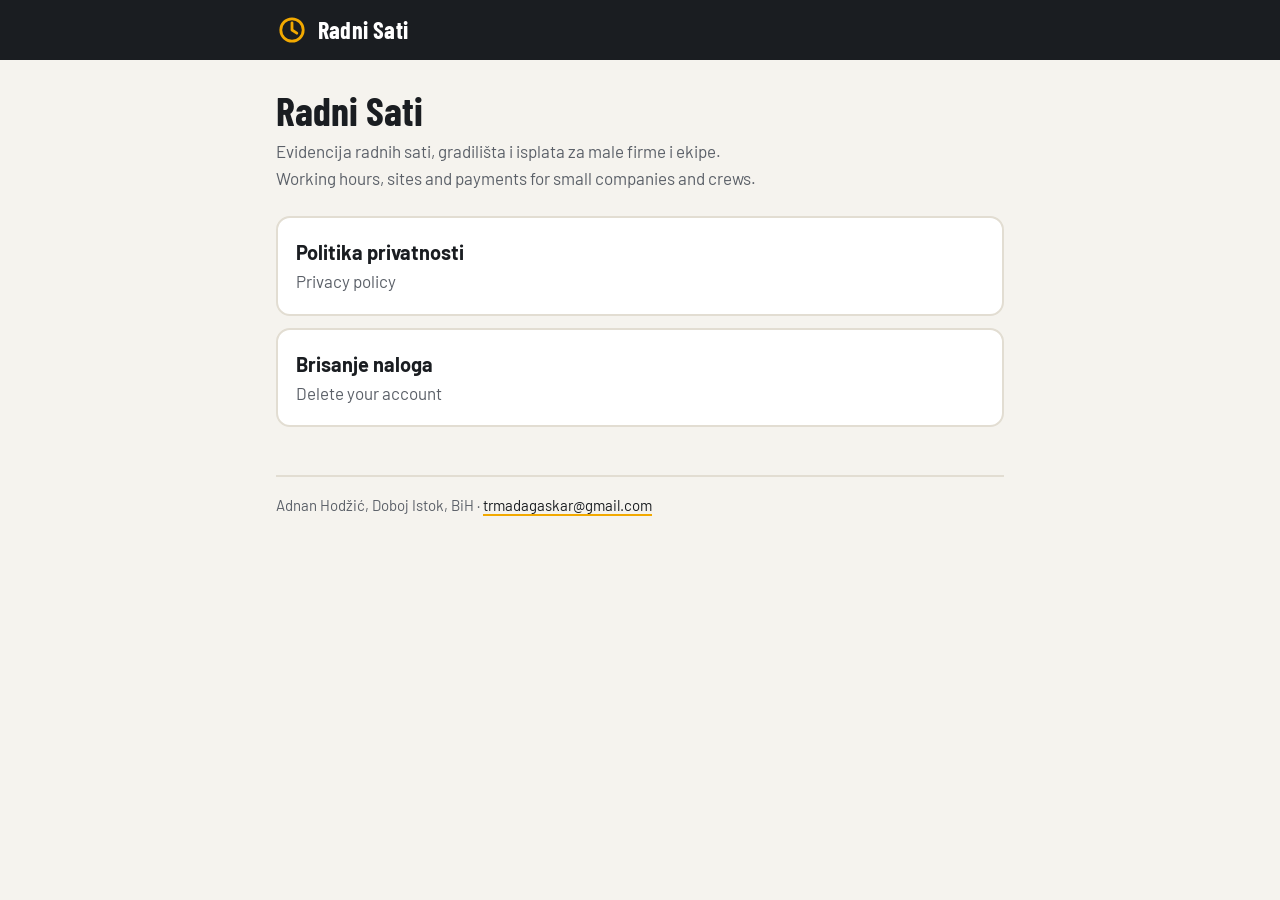
==== index.html @ eadb5068 "Add privacy policy and account deletion pages for Google Play Static bilingual pages in site/ (local" ====
<!doctype html>
<html lang="bs">
<head>
<meta charset="utf-8">
<meta name="viewport" content="width=device-width, initial-scale=1">
<title>Radni Sati</title>
<meta name="description" content="Radni Sati: evidencija radnih sati, gradilišta i isplata za male firme i ekipe.">
<link rel="icon" href="/favicon.png">
<link rel="stylesheet" href="/styles.css">
</head>
<body>
<header class="top">
  <div class="wrap">
    <a class="brand" href="/">
      <svg width="32" height="32" viewBox="0 0 40 40" fill="none" aria-hidden="true"><circle cx="20" cy="20" r="14" stroke="#F2A900" stroke-width="3.5"/><path d="M20 11v9l6 4" stroke="#F2A900" stroke-width="3.5" stroke-linecap="round" stroke-linejoin="round"/></svg>
      <span class="name">Radni Sati</span>
    </a>
  </div>
</header>

<main class="wrap">
<h1>Radni Sati</h1>
<p class="meta">Evidencija radnih sati, gradilišta i isplata za male firme i ekipe.<br><span lang="en">Working hours, sites and payments for small companies and crews.</span></p>

<nav class="links">
  <a href="/privatnost/"><strong>Politika privatnosti</strong><span lang="en">Privacy policy</span></a>
  <a href="/brisanje-naloga/"><strong>Brisanje naloga</strong><span lang="en">Delete your account</span></a>
</nav>

<footer>Adnan Hodžić, Doboj Istok, BiH · <a href="mailto:trmadagaskar@gmail.com">trmadagaskar@gmail.com</a></footer>
</main>
</body>
</html>
---- styles.css ----
/* Public pages for Google Play: privacy policy and account deletion. Same look as the app. */
@font-face { font-family: Barlow; font-weight: 400; font-display: swap; src: url(/fonts/Barlow_400Regular.ttf) format('truetype'); }
@font-face { font-family: Barlow; font-weight: 600; font-display: swap; src: url(/fonts/Barlow_600SemiBold.ttf) format('truetype'); }
@font-face { font-family: Barlow; font-weight: 700; font-display: swap; src: url(/fonts/Barlow_700Bold.ttf) format('truetype'); }
@font-face { font-family: 'Barlow Condensed'; font-weight: 700; font-display: swap; src: url(/fonts/BarlowCondensed_700Bold.ttf) format('truetype'); }

:root {
  --bg: #f5f3ee;
  --surface: #ffffff;
  --text: #1a1d21;
  --muted: #5b6068;
  --border: #e2ddd2;
  --accent: #f2a900;
  --accent-soft: #fdf3d9;
  --dark: #1a1d21;
  --danger: #b42318;
}

* { box-sizing: border-box; }
html { -webkit-text-size-adjust: 100%; }
body {
  margin: 0;
  background: var(--bg);
  color: var(--text);
  font: 400 17px/1.6 Barlow, system-ui, -apple-system, 'Segoe UI', Roboto, sans-serif;
}

.top { background: var(--dark); color: #fff; }
.top .wrap { display: flex; align-items: center; gap: 12px; padding-top: 14px; padding-bottom: 14px; }
.top a.brand { display: flex; align-items: center; gap: 10px; color: #fff; text-decoration: none; }
.top .name { font: 700 24px/1 'Barlow Condensed', Barlow, sans-serif; letter-spacing: 0.2px; }
.top .langs { margin-left: auto; display: flex; gap: 8px; }
.top .langs a {
  display: inline-flex; align-items: center; justify-content: center;
  min-width: 48px; min-height: 40px; padding: 0 12px;
  border: 2px solid #4a4f57; border-radius: 20px;
  color: #fff; font-weight: 600; text-decoration: none;
}
.top .langs a:hover, .top .langs a:focus-visible { border-color: var(--accent); }

.wrap { max-width: 760px; margin: 0 auto; padding-left: 16px; padding-right: 16px; }
main.wrap { padding-top: 28px; padding-bottom: 64px; }

h1 { font: 700 40px/1.1 'Barlow Condensed', Barlow, sans-serif; margin: 0 0 6px; }
h2 { font: 700 28px/1.15 'Barlow Condensed', Barlow, sans-serif; margin: 40px 0 10px; }
h3 { font-size: 19px; font-weight: 700; margin: 26px 0 6px; }
p, ul, ol { margin: 0 0 14px; }
ul, ol { padding-left: 22px; }
li { margin-bottom: 6px; }
a { color: var(--text); text-decoration-thickness: 2px; text-decoration-color: var(--accent); text-underline-offset: 3px; }
strong { font-weight: 700; }
.meta { color: var(--muted); margin-bottom: 20px; }

.card { background: var(--surface); border: 2px solid var(--border); border-radius: 14px; padding: 18px 18px 6px; margin: 0 0 18px; }
.card.note { background: var(--accent-soft); border-color: var(--accent); }
.card h3 { margin-top: 0; }

.lang-section + .lang-section { margin-top: 56px; padding-top: 8px; border-top: 2px solid var(--border); }

.table { width: 100%; border-collapse: collapse; margin: 0 0 18px; background: var(--surface); border-radius: 14px; overflow: hidden; }
.table th, .table td { text-align: left; vertical-align: top; padding: 12px 14px; border-bottom: 1px solid var(--border); }
.table th { font-weight: 700; background: #efebe2; }
.table tr:last-child td { border-bottom: 0; }

.button {
  display: inline-flex; align-items: center; justify-content: center;
  min-height: 52px; padding: 0 22px; margin: 4px 0 16px;
  background: var(--accent); color: var(--dark);
  border-radius: 12px; font-weight: 700; font-size: 18px; text-decoration: none;
}
.button:hover, .button:focus-visible { background: #ffbb1a; }

.links { display: grid; gap: 12px; margin: 24px 0; }
.links a {
  display: block; padding: 18px; background: var(--surface);
  border: 2px solid var(--border); border-radius: 14px; text-decoration: none;
}
.links a:hover, .links a:focus-visible { border-color: var(--dark); }
.links strong { display: block; font-size: 20px; }
.links span { color: var(--muted); }

footer { color: var(--muted); font-size: 15px; border-top: 2px solid var(--border); margin-top: 48px; padding-top: 16px; }

:focus-visible { outline: 3px solid var(--accent); outline-offset: 2px; }

@media (max-width: 520px) {
  body { font-size: 16px; }
  h1 { font-size: 34px; }
  h2 { font-size: 25px; }
  /* tables become stacked cards on a phone */
  .table thead { display: none; }
  .table, .table tbody, .table tr, .table td { display: block; width: 100%; }
  .table tr { border-bottom: 1px solid var(--border); padding: 6px 0; }
  .table td { border: 0; padding: 4px 14px; }
  .table td:first-child { font-weight: 700; padding-top: 10px; }
  .table td[data-label] { color: var(--muted); }
  .table td[data-label]::before { content: attr(data-label); font-weight: 600; }
}
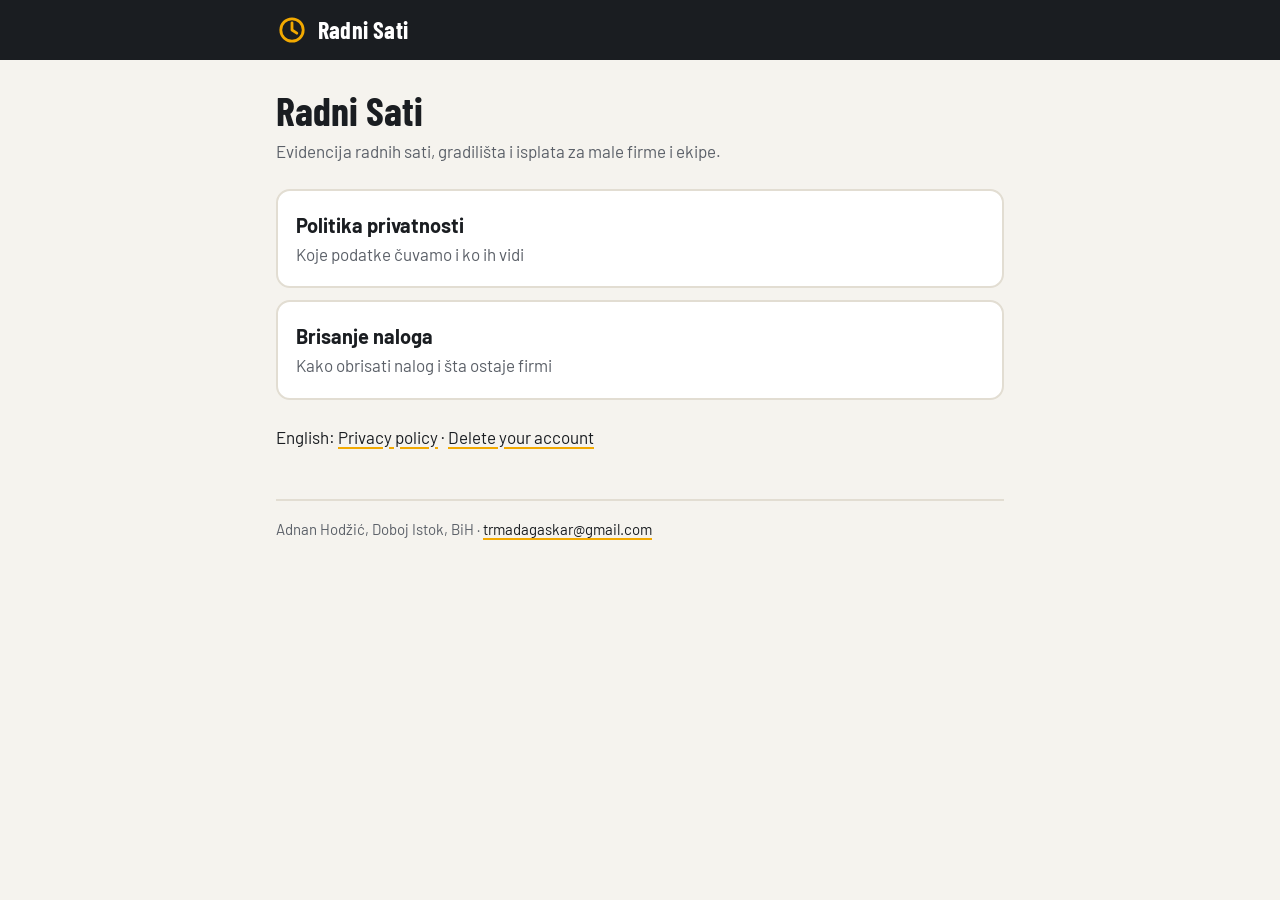
==== commit f8bca746: "Make Bosnian the main privacy and deletion pages, English under /en Co-Authored-By: Claude Opus 5.5 " ====
--- a/index.html
+++ b/index.html
@@ -20,12 +20,13 @@
 
 <main class="wrap">
 <h1>Radni Sati</h1>
-<p class="meta">Evidencija radnih sati, gradilišta i isplata za male firme i ekipe.<br><span lang="en">Working hours, sites and payments for small companies and crews.</span></p>
+<p class="meta">Evidencija radnih sati, gradilišta i isplata za male firme i ekipe.</p>
 
 <nav class="links">
-  <a href="/privatnost/"><strong>Politika privatnosti</strong><span lang="en">Privacy policy</span></a>
-  <a href="/brisanje-naloga/"><strong>Brisanje naloga</strong><span lang="en">Delete your account</span></a>
+  <a href="/privatnost/"><strong>Politika privatnosti</strong><span>Koje podatke čuvamo i ko ih vidi</span></a>
+  <a href="/brisanje-naloga/"><strong>Brisanje naloga</strong><span>Kako obrisati nalog i šta ostaje firmi</span></a>
 </nav>
+<p lang="en">English: <a href="/en/privacy/">Privacy policy</a> · <a href="/en/delete-account/">Delete your account</a></p>
 
 <footer>Adnan Hodžić, Doboj Istok, BiH · <a href="mailto:trmadagaskar@gmail.com">trmadagaskar@gmail.com</a></footer>
 </main>
--- a/styles.css
+++ b/styles.css
@@ -37,6 +37,7 @@
   color: #fff; font-weight: 600; text-decoration: none;
 }
 .top .langs a:hover, .top .langs a:focus-visible { border-color: var(--accent); }
+.top .langs a[aria-current="page"] { background: var(--accent); border-color: var(--accent); color: var(--dark); }
 
 .wrap { max-width: 760px; margin: 0 auto; padding-left: 16px; padding-right: 16px; }
 main.wrap { padding-top: 28px; padding-bottom: 64px; }
@@ -55,7 +56,6 @@
 .card.note { background: var(--accent-soft); border-color: var(--accent); }
 .card h3 { margin-top: 0; }
 
-.lang-section + .lang-section { margin-top: 56px; padding-top: 8px; border-top: 2px solid var(--border); }
 
 .table { width: 100%; border-collapse: collapse; margin: 0 0 18px; background: var(--surface); border-radius: 14px; overflow: hidden; }
 .table th, .table td { text-align: left; vertical-align: top; padding: 12px 14px; border-bottom: 1px solid var(--border); }
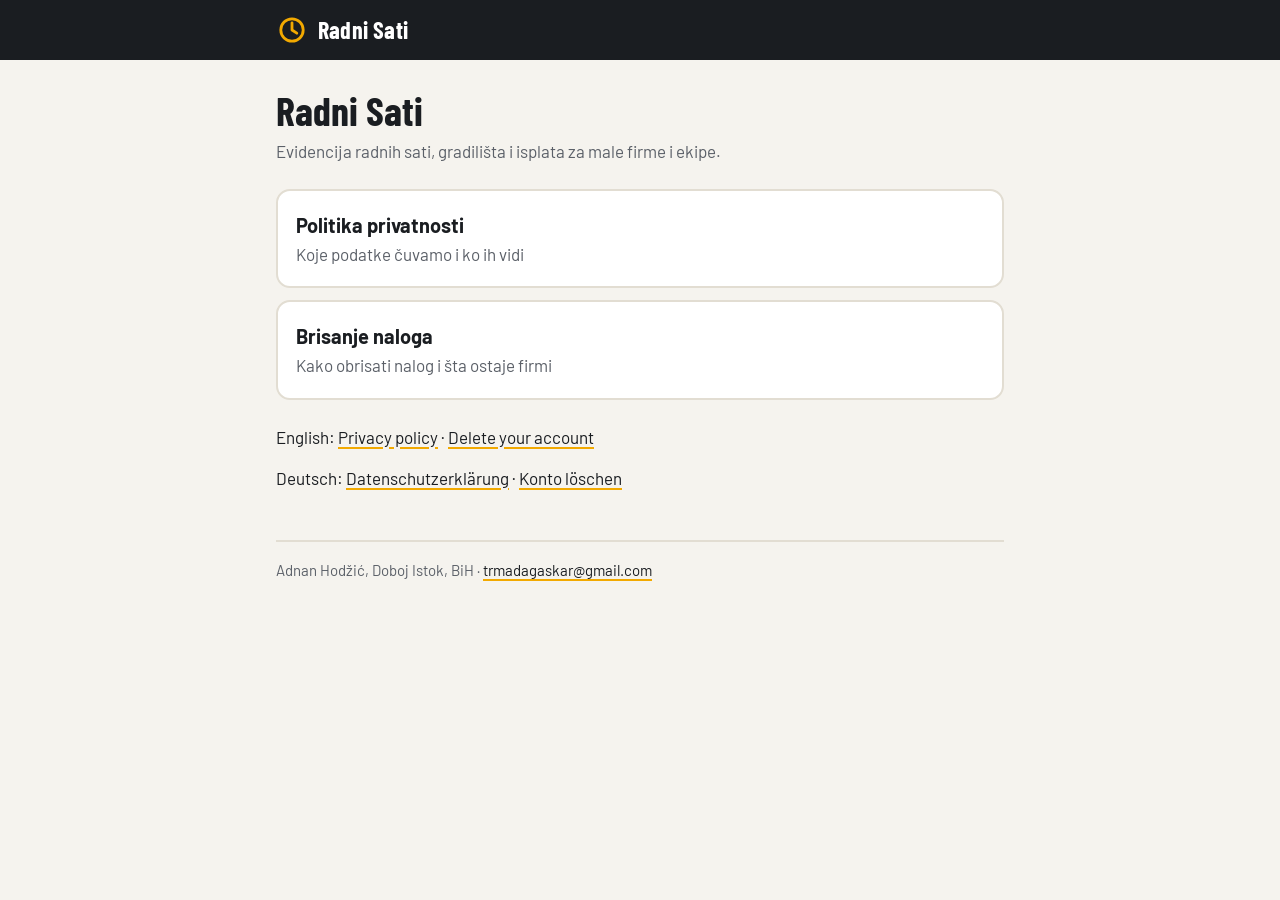
==== commit 36b39e1b: "Add German privacy and account deletion pages Every page has a BS / EN / DE switch; Bosnian stays th" ====
--- a/index.html
+++ b/index.html
@@ -27,6 +27,7 @@
   <a href="/brisanje-naloga/"><strong>Brisanje naloga</strong><span>Kako obrisati nalog i šta ostaje firmi</span></a>
 </nav>
 <p lang="en">English: <a href="/en/privacy/">Privacy policy</a> · <a href="/en/delete-account/">Delete your account</a></p>
+<p lang="de">Deutsch: <a href="/de/datenschutz/">Datenschutzerklärung</a> · <a href="/de/konto-loeschen/">Konto löschen</a></p>
 
 <footer>Adnan Hodžić, Doboj Istok, BiH · <a href="mailto:trmadagaskar@gmail.com">trmadagaskar@gmail.com</a></footer>
 </main>
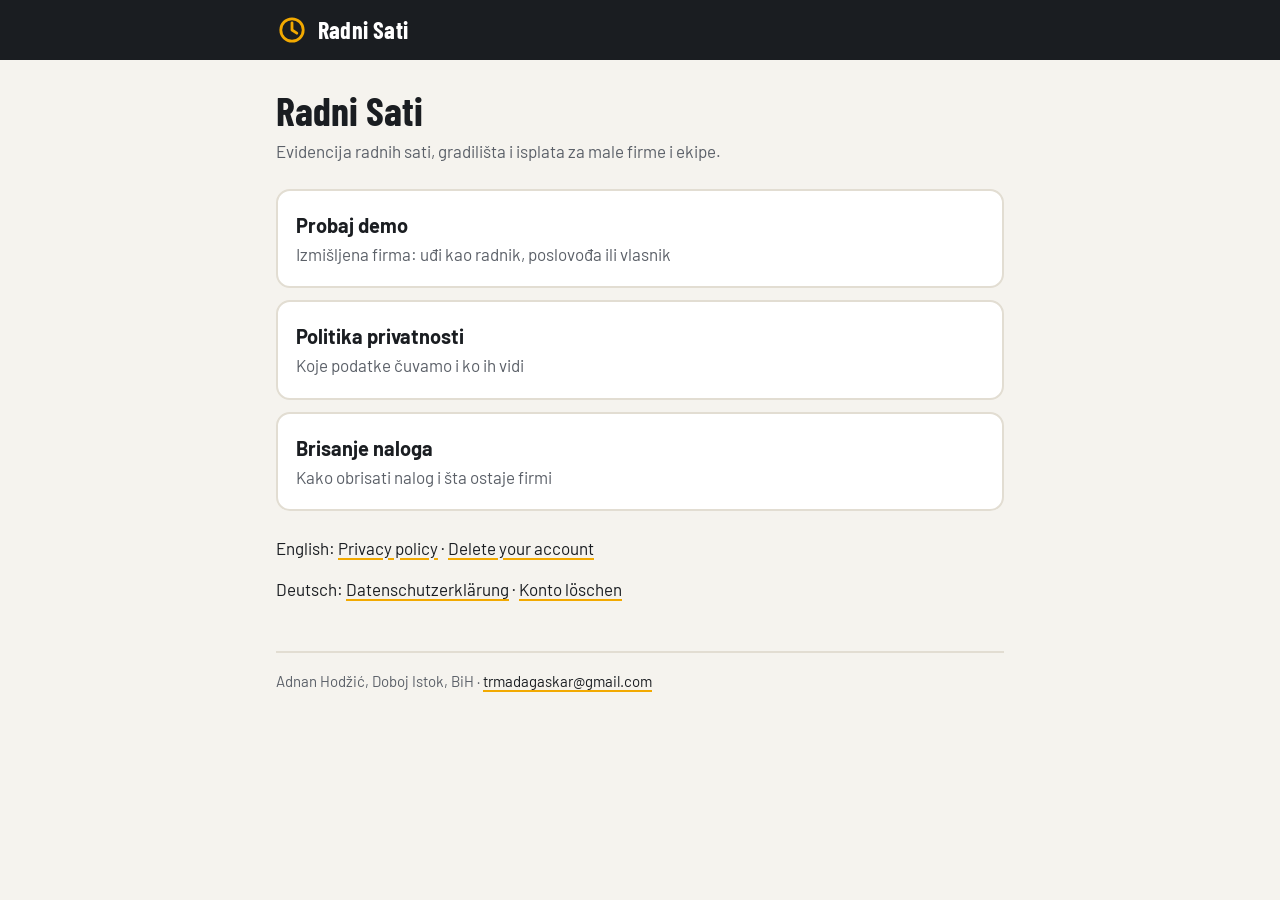
==== commit 3ca165ba: "Add a public web demo for companies npm run build:demo builds the web app with the in-memory example" ====
--- a/index.html
+++ b/index.html
@@ -5,15 +5,15 @@
 <meta name="viewport" content="width=device-width, initial-scale=1">
 <title>Radni Sati</title>
 <meta name="description" content="Radni Sati: evidencija radnih sati, gradilišta i isplata za male firme i ekipe.">
-<link rel="icon" href="/favicon.png">
-<link rel="stylesheet" href="/styles.css">
+<link rel="icon" href="favicon.png">
+<link rel="stylesheet" href="styles.css">
 </head>
 <body>
 <header class="top">
   <div class="wrap">
-    <a class="brand" href="/">
+    <a class="brand" href="./">
       <svg width="32" height="32" viewBox="0 0 40 40" fill="none" aria-hidden="true"><circle cx="20" cy="20" r="14" stroke="#F2A900" stroke-width="3.5"/><path d="M20 11v9l6 4" stroke="#F2A900" stroke-width="3.5" stroke-linecap="round" stroke-linejoin="round"/></svg>
-      <span class="name">Radni Sati</span>
+      <span class="name" translate="no">Radni Sati</span>
     </a>
   </div>
 </header>
@@ -23,11 +23,12 @@
 <p class="meta">Evidencija radnih sati, gradilišta i isplata za male firme i ekipe.</p>
 
 <nav class="links">
-  <a href="/privatnost/"><strong>Politika privatnosti</strong><span>Koje podatke čuvamo i ko ih vidi</span></a>
-  <a href="/brisanje-naloga/"><strong>Brisanje naloga</strong><span>Kako obrisati nalog i šta ostaje firmi</span></a>
+  <a href="demo/"><strong>Probaj demo</strong><span>Izmišljena firma: uđi kao radnik, poslovođa ili vlasnik</span></a>
+  <a href="privatnost/"><strong>Politika privatnosti</strong><span>Koje podatke čuvamo i ko ih vidi</span></a>
+  <a href="brisanje-naloga/"><strong>Brisanje naloga</strong><span>Kako obrisati nalog i šta ostaje firmi</span></a>
 </nav>
-<p lang="en">English: <a href="/en/privacy/">Privacy policy</a> · <a href="/en/delete-account/">Delete your account</a></p>
-<p lang="de">Deutsch: <a href="/de/datenschutz/">Datenschutzerklärung</a> · <a href="/de/konto-loeschen/">Konto löschen</a></p>
+<p lang="en">English: <a href="en/privacy/">Privacy policy</a> · <a href="en/delete-account/">Delete your account</a></p>
+<p lang="de">Deutsch: <a href="de/datenschutz/">Datenschutzerklärung</a> · <a href="de/konto-loeschen/">Konto löschen</a></p>
 
 <footer>Adnan Hodžić, Doboj Istok, BiH · <a href="mailto:trmadagaskar@gmail.com">trmadagaskar@gmail.com</a></footer>
 </main>
--- a/styles.css
+++ b/styles.css
@@ -1,8 +1,8 @@
 /* Public pages for Google Play: privacy policy and account deletion. Same look as the app. */
-@font-face { font-family: Barlow; font-weight: 400; font-display: swap; src: url(/fonts/Barlow_400Regular.ttf) format('truetype'); }
-@font-face { font-family: Barlow; font-weight: 600; font-display: swap; src: url(/fonts/Barlow_600SemiBold.ttf) format('truetype'); }
-@font-face { font-family: Barlow; font-weight: 700; font-display: swap; src: url(/fonts/Barlow_700Bold.ttf) format('truetype'); }
-@font-face { font-family: 'Barlow Condensed'; font-weight: 700; font-display: swap; src: url(/fonts/BarlowCondensed_700Bold.ttf) format('truetype'); }
+@font-face { font-family: Barlow; font-weight: 400; font-display: swap; src: url(fonts/Barlow_400Regular.ttf) format('truetype'); }
+@font-face { font-family: Barlow; font-weight: 600; font-display: swap; src: url(fonts/Barlow_600SemiBold.ttf) format('truetype'); }
+@font-face { font-family: Barlow; font-weight: 700; font-display: swap; src: url(fonts/Barlow_700Bold.ttf) format('truetype'); }
+@font-face { font-family: 'Barlow Condensed'; font-weight: 700; font-display: swap; src: url(fonts/BarlowCondensed_700Bold.ttf) format('truetype'); }
 
 :root {
   --bg: #f5f3ee;
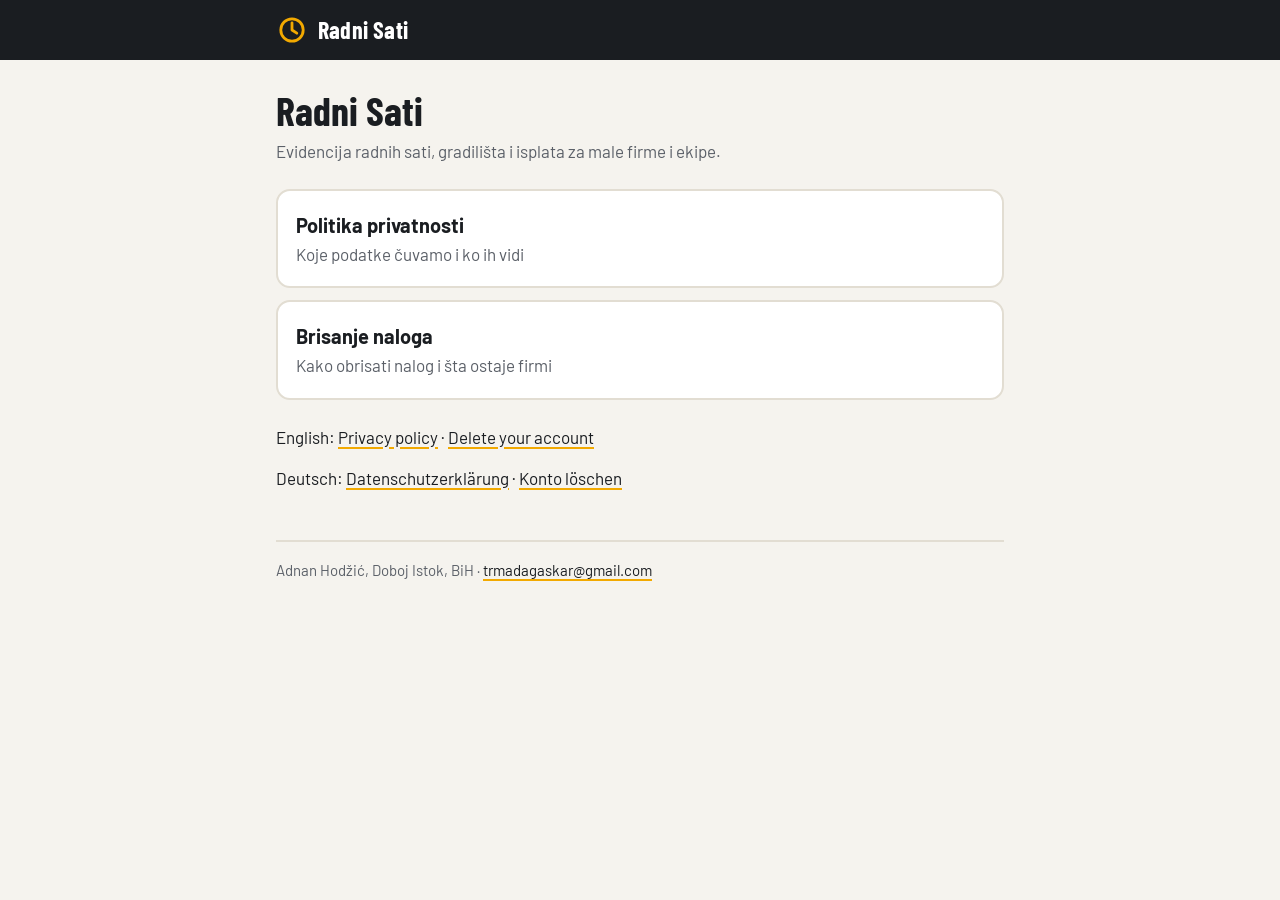
==== commit 3d3fb543: "Take the web demo off GitHub Pages The privacy policy and account deletion pages stay.  Co-Authored-" ====
--- a/index.html
+++ b/index.html
@@ -23,7 +23,6 @@
 <p class="meta">Evidencija radnih sati, gradilišta i isplata za male firme i ekipe.</p>
 
 <nav class="links">
-  <a href="demo/"><strong>Probaj demo</strong><span>Izmišljena firma: uđi kao radnik, poslovođa ili vlasnik</span></a>
   <a href="privatnost/"><strong>Politika privatnosti</strong><span>Koje podatke čuvamo i ko ih vidi</span></a>
   <a href="brisanje-naloga/"><strong>Brisanje naloga</strong><span>Kako obrisati nalog i šta ostaje firmi</span></a>
 </nav>
